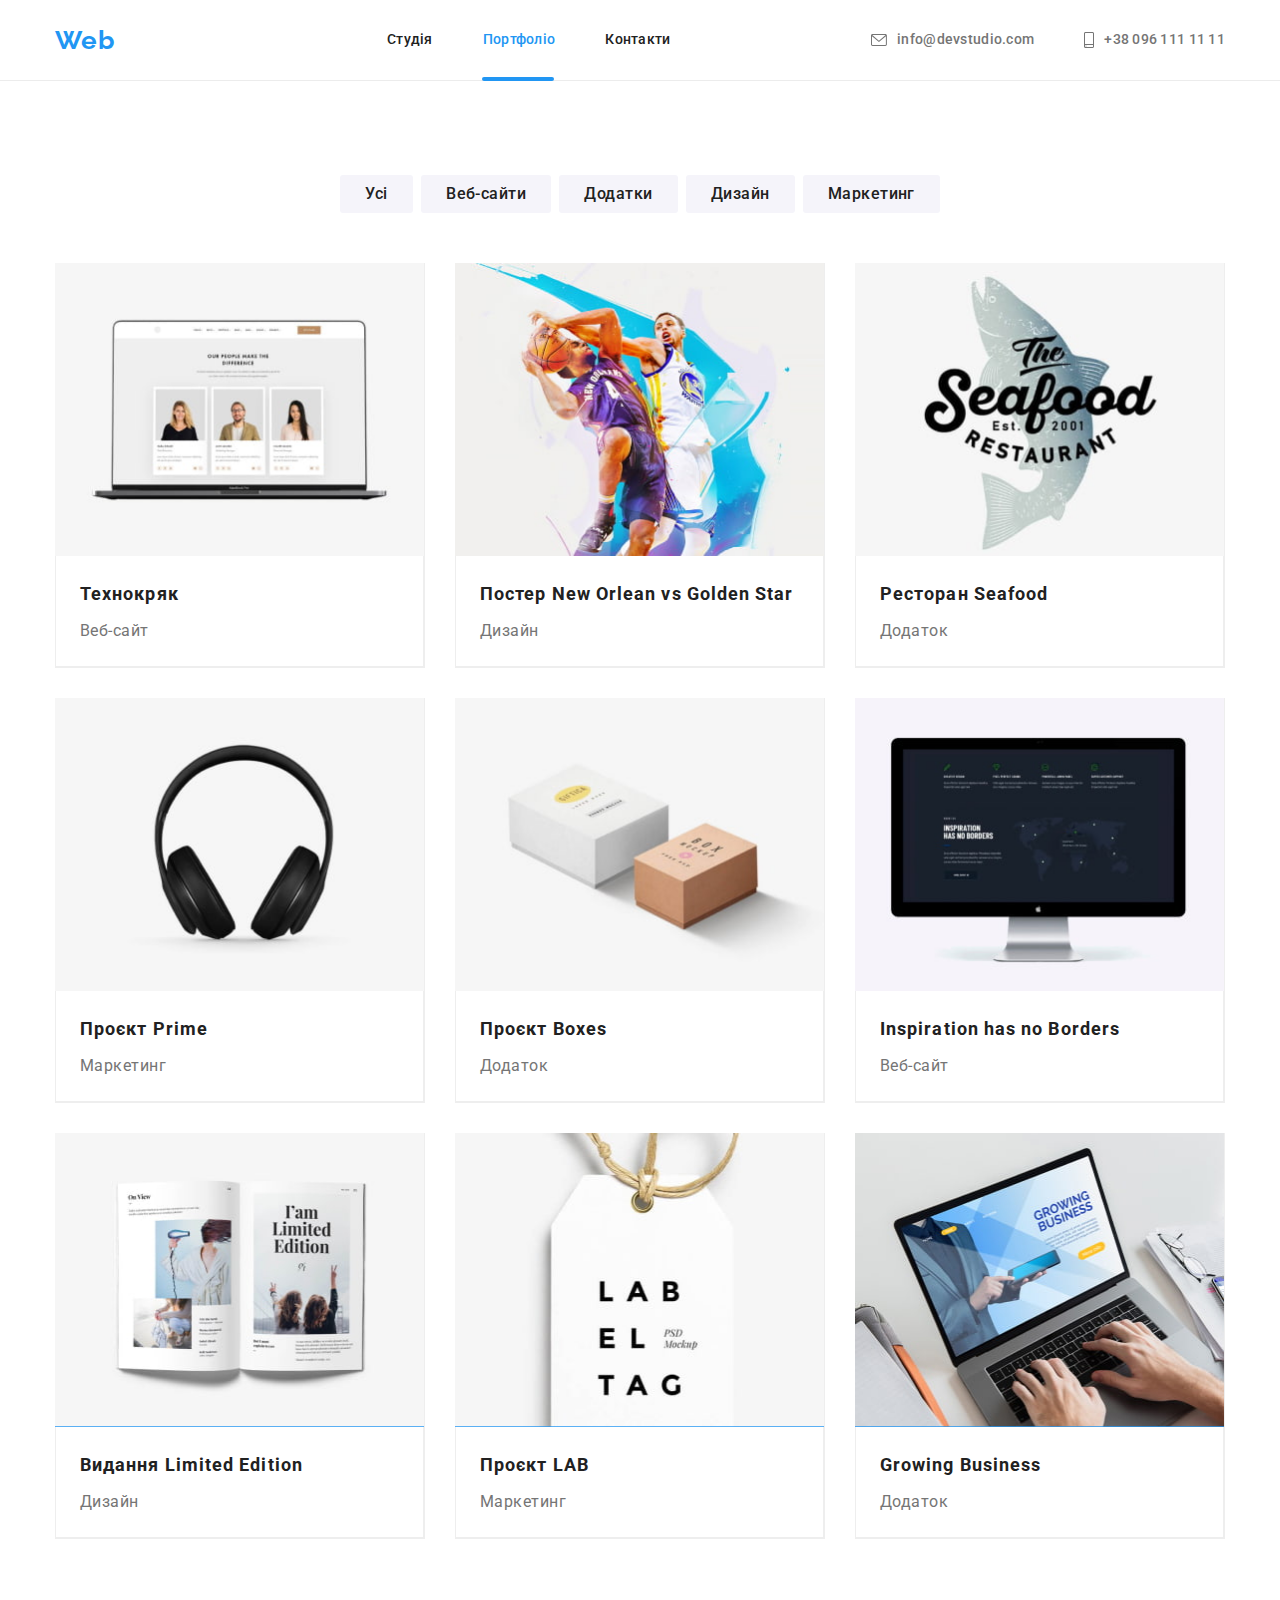
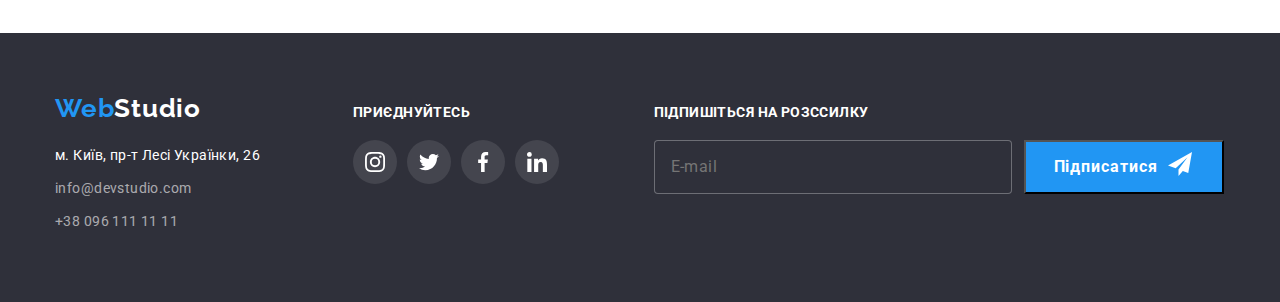
==== portfolio.html @ 5d1c2f9a "sass" ====
<!DOCTYPE html>
<html lang="uk">
<head>
    <meta charset="UTF-8">
    <meta http-equiv="X-UA-Compatible" content="IE=edge">
    <meta name="viewport" content="width=device-width, initial-scale=1.0">
    <link rel="preconnect" href="https://fonts.googleapis.com">
    <link rel="preconnect" href="https://fonts.gstatic.com" crossorigin>
    <link href="https://fonts.googleapis.com/css2?family=Raleway:wght@700&family=Roboto:wght@400;500;700;900&display=swap" rel="stylesheet">
    <link rel="stylesheet" href="https://cdnjs.cloudflare.com/ajax/libs/modern-normalize/1.1.0/modern-normalize.min.css" integrity="sha512-wpPYUAdjBVSE4KJnH1VR1HeZfpl1ub8YT/NKx4PuQ5NmX2tKuGu6U/JRp5y+Y8XG2tV+wKQpNHVUX03MfMFn9Q==" crossorigin="anonymous" referrerpolicy="no-referrer" />
    <link rel="stylesheet" href="css/style.css">
    <title>Portfolio</title>
</head>
<body>
     <!--site header-->
     <header class="page-header">
      <div class="container main-nav">
         <nav class="nav">
            <a href="./index.html" class="logo"><span class="accent">Web</span>Studio</a>
            <ul class="site-nav list">
                <li class="site-nav__item"><a href="./index.html" class="site-nav__link">Студія</a></li>
                <li class="site-nav__item"><a href="" class="site-nav__link site-nav__current">Портфоліо</a></li>
                <li class="site-nav__item"><a href="" class="site-nav__link">Контакти</a></li>
            </ul>  
        </nav> 
        <ul class="auth-nav list">
         <li class="auth-nav__item"><a href="mailto:info@devstudio.com" class="auth-nav__link"><svg class="conect-icon" width="16" height="12"><use href="./img/icons.svg#icon-email"></use></svg>info@devstudio.com</a></li>
         <li class="auth-nav__item"><a href="tel:+380961111111" class="auth-nav__link"><svg class="conect-icon" width="10" height="16"><use href="./img/icons.svg#icon-smartphone"></use></svg>+38 096 111 11 11</a></li>
        </ul>
      </div>  
     </header> 
    <!--portfolio-->
 <main>
    <section class="visually">
      <div class="container">
            <h1 class="visually-hidden">портфоліо</h1>
         <ul class="list buttons">
          <li class="buttons__item"><button type="button" class="list__button">Усі</button></li>
          <li class="buttons__item"><button type="button" class="list__button">Веб-сайти</button></li>
          <li class="buttons__item"><button type="button" class="list__button">Додатки</button></li>
          <li class="buttons__item"><button type="button" class="list__button">Дизайн</button></li>
          <li class="buttons__item"><button type="button" class="list__button">Маркетинг</button></li>
         </ul>
         <ul class="works list">
            <li class="works__item">
               <a href="#" class="works__items product">
                <div class="description">
                <img src="img/imgp1.jpeg" alt="Технокряк" width="370">
                  <p class="description__text">Ресурс пропонує комплексні пропозиції з різним рівнем функціоналу та сервісів. Все це дозволить відвідувачу отримати вичерпні відомості про компанію чи приватну особу.</p>
                </div>
                <div class="features">
                  <h2 class="works__title fotos">Технокряк</h2>
                  <p class="works__text">Веб-сайт</p>
                </div>
               </a> 
            </li>
            <li class="works__item">
               <a href="#" class="works__items product">
                <div class="description">
                <img src="img/imgp2.jpeg" alt="Постер New Orlean vs Golden Star" width="370">
                  <p class="description__text">Ресурс пропонує комплексні пропозиції з різним рівнем функціоналу та сервісів. Все це дозволить відвідувачу отримати вичерпні відомості про компанію чи приватну особу.</p>
                </div>
                  <div class="features">
                  <h2 class="works__title fotos">Постер New Orlean vs Golden Star</h2>
                  <p class="works__text">Дизайн</p>
                </div>
               </a> 
            </li>
            <li class="works__item">
               <a href="#" class="works__items product">
                <div class="description">
                <img src="img/imgp3.jpeg" alt="Ресторан Seafood" width="370">
                  <p class="description__text">Ресурс пропонує комплексні пропозиції з різним рівнем функціоналу та сервісів. Все це дозволить відвідувачу отримати вичерпні відомості про компанію чи приватну особу.</p>
                </div>
                  <div class="features">
                  <h2 class="works__title fotos">Ресторан Seafood</h2>
                <p class="works__text">Додаток</p>
                </div>
               </a>  
            </li>
            <li class="works__item">
               <a href="#" class="works__items product">
                <div class="description">
                <img src="img/imgp4.jpeg" alt="Проєкт Prime" width="370">
                  <p class="description__text">Ресурс пропонує комплексні пропозиції з різним рівнем функціоналу та сервісів. Все це дозволить відвідувачу отримати вичерпні відомості про компанію чи приватну особу.</p>
                </div>
                  <div class="features">
                  <h2 class="works__title fotos">Проєкт Prime</h2>
                <p class="works__text">Маркетинг</p>
                </div>
               </a> 
            </li>
            <li class="works__item">
               <a href="#" class="works__items product">
                <div class="description">
                <img src="img/imgp5.jpeg" alt="Проєкт Boxes" width="370">
                  <p class="description__text">Ресурс пропонує комплексні пропозиції з різним рівнем функціоналу та сервісів. Все це дозволить відвідувачу отримати вичерпні відомості про компанію чи приватну особу.</p>
                </div>
                  <div class="features">
                  <h2 class="works__title fotos">Проєкт Boxes</h2>
                <p class="works__text">Додаток</p>
                </div>
               </a> 
            </li>
            <li class="works__item">
               <a href="#" class="works__items product">
                <div class="description">
                <img src="img/imgp6.jpeg" alt="Inspiration has no Borders" width="370">
                  <p class="description__text">Ресурс пропонує комплексні пропозиції з різним рівнем функціоналу та сервісів. Все це дозволить відвідувачу отримати вичерпні відомості про компанію чи приватну особу.</p>
                </div>
                  <div class="features">
                  <h2 class="works__title fotos">Inspiration has no Borders</h2>
                <p class="works__text">Веб-сайт</p>
                </div>
               </a> 
            </li>
            <li class="works__item">
               <a href="#" class="works__items product">
                <div class="description">
                <img src="img/imgp7.jpeg" alt="Видання Limited Edition" width="370">
                  <p class="description__text">Ресурс пропонує комплексні пропозиції з різним рівнем функціоналу та сервісів. Все це дозволить відвідувачу отримати вичерпні відомості про компанію чи приватну особу.</p>
                </div>
                  <div class="features">
                  <h2 class="works__title fotos">Видання Limited Edition</h2>
                <p class="works__text">Дизайн</p>
                </div>
               </a> 
            </li>
            <li class="works__item">
               <a href="#" class="works__items product">
                <div class="description">
                <img src="img/imgp8.jpeg" alt="Проєкт LAB" width="370">
                  <p class="description__text">Ресурс пропонує комплексні пропозиції з різним рівнем функціоналу та сервісів. Все це дозволить відвідувачу отримати вичерпні відомості про компанію чи приватну особу.</p>
                </div>
                  <div class="features">
                  <h2 class="works__title fotos">Проєкт LAB</h2>
                <p class="works__text">Маркетинг</p>
                </div>
               </a> 
            </li>
            <li class="works__item">
               <a href="#" class="works__items product">
                <div class="description">
                <img src="img/imgp9.jpeg" alt="Growing Business" width="370">
                  <p class="description__text">Ресурс пропонує комплексні пропозиції з різним рівнем функціоналу та сервісів. Все це дозволить відвідувачу отримати вичерпні відомості про компанію чи приватну особу.</p>
                </div>
                  <div class="features">
                  <h2 class="works__title fotos">Growing Business</h2>
                <p class="works__text">Додаток</p>
                </div>
               </a> 
            </li>
        </ul>
      </div>
    </section>
 </main>
 <!--site footer-->
 <footer class="footer">
   <div class="container footer-container">
       <div class="contacts">
           <a href="./index.html" class="logo logofooter"><span class="logo__accent">Web</span>Studio</a>
   <address class="box">
      <ul class="address">
          <li class="address__item"><a href="https://goo.gl/maps/CPtrU1FHBa2aNyZL9" target="_blank" rel="noopener noreferrer nofollow" class="address__title address__link">м. Київ, пр-т Лесі
              Українки, 26</a></li>
          <li class="address__item"><a href="mailto:info@devstudio.com" class="address__link">info@devstudio.com</a></li>
          <li class="address__item"><a href="tel:+380961111111" class="address__link">+38 096 111 11 11</a></li>
      </ul>
   </address>   
       </div>
       <div class="socials">
           <p class="title">приєднуйтесь</p>
           <ul class="footer-icon">
               <li class="footer-icon__item"> <a href="" class="footer-icon__link"><svg class="footer-icon__icons" width="20" height="20">
                   <use href="./img/icons.svg#icon-instagram"></use>
               </svg></a></li>
               <li class="footer-icon__item"><a href="" class="footer-icon__link"><svg class="footer-icon__icons" width="20" height="20">
                   <use href="./img/icons.svg#icon-twitter"></use>
               </svg></a></li>
               <li class="footer-icon__item"><a href="" class="footer-icon__link"><svg class="footer-icon__icons" width="20" height="20">
                   <use href="./img/icons.svg#icon-facebook"></use>
               </svg></a></li>
               <li class="footer-icon__item"><a href="" class="footer-icon__link"><svg class="footer-icon__icons" width="20" height="20">
                   <use href="./img/icons.svg#icon-linkedin"></use>
               </svg></a></li>
           </ul>
       </div>
       <div class="socials">
        <label class="form-field title mailing" for="email">
            підпишіться на розссилку
        </label>
        <form class="subscription">
            <input class="subscription__email" type="email" name="email" id="email" placeholder="E-mail" />
            <button type="submit" class="subscription__button">Підписатися<svg class="subscription__icon" width="24" height="24"><use href="./img/icons.svg#icon-icon-send"></use></svg></button>
        </form>
    </div>  
</div>
</footer>
</body>
</html>
---- css/style.css ----
:root {
    --primary-text-color: #212121;
    --title-text-collor: #757575;
    --title-hero-color: #2F303A;
    --primary-white-color: #FFFFFF;
    --akcent-color: #2196F3;
    --logo-color: #000000;
    --section-color: #F5F4FA;
    --adress-link-color: rgba(255, 255, 255, 0.6);
    --active-button-color: #188CE8;
    --border-header-color: #ECECEC;
    --box-shadow-color: rgba(0, 0, 0, 0.15);
    --border-works-color: #EEEEEE;
    --color-icon: #AFB1B8;
}

html {
    box-sizing: border-box;  
}

*,
*::before,
*::after {
  box-sizing: inherit;
}

* {
    margin: 0;
    padding: 0;
    list-style: none;
    box-sizing: border-box;
}

body {
    background-color: var(--primary-white-color);
    font-family: 'Roboto', sans-serif;
    color: var(--primary-text-color);
    margin: 0;
}

img {
    display: block;
    max-width: 100%;
    height: auto;
  }

.list {
    list-style: none;
    padding: 0;
    margin: 0;
}

header {
    border-bottom: 1px solid var(--border-header-color);
}

h1, h2, h3, h4, h5, h6 {
    margin: 0;
}

.container {
    width: 1200px;
    padding-left: 15px;
    margin: 0 auto;
    padding-right: 15px;
}

.box {
    margin: 0 auto;
}

/* Main nav */

.main-nav {
    display: flex;
    align-items: center;
}

.picture {
    max-width: 1600px;
    height: 600px;
    margin-left: auto;
    margin-right: auto;
    background-image: linear-gradient(rgba(47, 48, 58, 0.4), rgba(47, 48, 58, 0.4)), url('../img/Imgi1.jpeg');
    background-position: center; 
}

/* Logo */

.logo {
    margin-right: 93px; 
    color: var(--logo-color);
    font-family: 'Raleway', sans-serif; 
    font-weight: 700;
    font-size: 26px;
    line-height: 1.19;
    letter-spacing: 0.03em;
    text-decoration: none;
}

.accent {
    color: var(--akcent-color);
}

/* site nav */

.nav {
    display: flex;
    align-items: center;
}

.site-nav {
    display: flex;
    margin-left: 93px;
}

.site-nav__link {
    position: relative;
    display: block;
    padding-top: 32px;
    padding-bottom: 32px;
    color: var(--primary-text-color);
    font-weight: 500;
    font-size: 14px;
    line-height: 1.14;
    letter-spacing: 0.02em;
    text-decoration: none;
    transition: color 250ms cubic-bezier(0.4, 0, 0.2, 1);
}

.site-nav__link:hover,
.site-nav__link:focus {
    color: var(--akcent-color);
}

.site-nav__current {
    color: var(--akcent-color);
}

.site-nav__item + .site-nav__item {
    margin-left: 50px;
}

.site-nav__current::after {
    content: '';
    position: absolute;
    left: 0;
    bottom: 0;
    display: block;
    width: 100%;
    height: 4px;
    background: var(--akcent-color);
    border-radius: 2px;
    margin: -1px;
    /* opacity: 0; */
    transition: opacity 250ms cubic-bezier(0.4, 0, 0.2, 1);
}


.auth-nav {
    display: flex;
    margin-left: auto;
}

.auth-nav__item + .auth-nav__item {
    margin-left: 50px;
}

.auth-nav__link {
    display: flex;
    color: var(--title-text-collor);
    align-items: center;
    font-weight: 500;
    font-size: 14px;
    line-height: 1.14;
    letter-spacing: 0.02em;
    text-decoration: none;
    padding-top: 32px;
    padding-bottom: 32px;
    transition: color 250ms cubic-bezier(0.4, 0, 0.2, 1);
}

.auth-nav__link:hover,
.auth-nav__link:focus {
    color: var(--akcent-color);
}  

.conect-icon {
    margin-right: 10px;
    fill: currentColor;
    transition: background-color 250ms cubic-bezier(0.4, 0, 0.2, 1);
}

.conect-icon:hover, 
.conect-icon:focus {
    color: var(--akcent-color);
} 

/* Hero */

.hero {
    background-color: var(--title-hero-color);
    text-align: center;
    padding: 200px 0;
    list-style: none;
    outline: 2px solid var(--title-hero-color);
}

.hero-title {
    margin-top: 0;
    margin-bottom: 30px;
    max-width: 696px;
    margin-left: auto;
    margin-right: auto;
    color: var(--primary-white-color);
    font-weight: 900;
    font-size: 44px;
    line-height: 1.36;
    text-align: center;
    letter-spacing: 0.06em;
    text-transform: uppercase;
}

/* Section */ 

.section {
    padding-top: 0;
    padding-bottom: 94px;
}
.inner {
    background-color: var(--section-color);
    margin: 0 auto;
    padding-bottom: 94px;
    padding-top: 94px;
}

.section-title {
    padding-top: 0;
    margin-bottom: 50px;
    text-align: center;
    flex-wrap: wrap;
    color: var(--primary-text-color);
    font-weight: 700;
    font-size: 36px;
    line-height: 1.17;
    letter-spacing: 0.03em;
}

/*------- Aside------- */

.aside {
    display: flex;
    align-items: center;
    justify-content: center;
    margin-top: 16px;
    gap: 10px;
}

.aside__item {
    display: flex;
    width: 44px;
    height: 44px;
} 

.aside__link {
    display: flex;
    width: 100%;
    height: 100%;
    color: var(--color-icon);
    border-radius: 50%;
    background-size: contain;
    align-items: center;
    justify-content: center;
    transition: background-color 250ms cubic-bezier(0.4, 0, 0.2, 1);
}

.aside__link:hover,
.aside__link:focus {
    color: var(--primary-white-color);
    background-color: var(--akcent-color);
}  

.aside__icon {
    transition: background-color 250ms cubic-bezier(0.4, 0, 0.2, 1), fill 250ms;
    fill: currentColor;
}

.aside__icon:hover,
.aside__icon:focus {
    color: var(--primary-white-color);
} 


.caption {
    padding-top: 94px;
}

/*--------direction of work------- */

.image {
    display: flex;
    gap: 30px;
}

.image__link {
    position: relative;
}

.image__text {
    display: flex;
    justify-content: center;
    align-items: center;
    position: absolute;
    width: 100%;
    height: 70px;
    font-family: 'Roboto', sans-serif;
    font-weight: 700;
    font-size: 14px;
    bottom: 0;
    right: 0;
    line-height: 16px;
    letter-spacing: 0.03em;
    text-transform: uppercase;
    background-color: rgba(47, 48, 58, 0.8);
    color: var(--primary-white-color);
}

/* ------Visually------ */

.visually {
    padding-top: 94px;
    padding-bottom: 94px;
}

.visually-hidden {
    position: absolute;
     white-space: nowrap;
     width: 1px;
     height: 1px;
     overflow: hidden;
     border: 0;
     padding: 0;
     clip: rect(0 0 0 0);
     clip-path: inset(50%);
     margin: -1px;
   }   

/* -------Features-------- */

.feature-list {
    display: flex;
    gap: 30px;
}

.feature-list__item {
    flex-basis: calc((100% - 90px) / 4);
}

.feature-list__title {
    margin-bottom: 10px;
    color: var(--primary-text-color);
    font-weight: 700;
    font-size: 14px;
    line-height: 1.17;
    text-transform: uppercase;
}

.feature-list__text {
    color: var(--title-text-collor);
    font-size: 14px;
    line-height: 1.71;
    letter-spacing: 0.03em;
}

.feature-list__thumb {
    width: 270px;
    height: 120px;
    background-color: var(--section-color);
    margin-bottom: 30px;
}

.feature-list__icon {
   margin: 25px 100px;
}

/* Work */
.work-list__title {
    color: var(--primary-text-color);
    font-weight: 500;
    font-size: 16px;
    line-height: 1.17;
    text-align: center;
    letter-spacing: 0.03em;
}

.work-list__text {
    color: var(--title-text-collor);
    font-size: 16px;
    line-height: 1.17;
    text-align: center;
    letter-spacing: 0.03em;
}

.work-list__item {
    background-color: var(--primary-white-color);
    flex-basis: calc((100% - 90px) / 4);
}

.team {
    gap: 30px;
    display: flex;
} 

.benefits {
    padding-top: 30px;
    padding-bottom: 30px;
    border-left: 1px solid var(--border-works-color);
    border-right: 1px solid var(--border-works-color);
    border-bottom: 1px solid var(--border-works-color); 
    border-radius: 0px 0px 4px 4px;
}

.benefits__title {
    margin-bottom: 10px;
}

/* Button */

.button {
    border: none;
    border-radius: 4px;
    color: var(--primary-white-color);
    background-color: var(--akcent-color);
    font-family: inherit;
    cursor: pointer;
    font-weight: 700;
    font-size: 16px;
    line-height: 1.88;
    display: flex;
    align-items: center;
    text-align: center;
    letter-spacing: 0.06em;
    display: inline-block;
    padding: 10px 32px;  
    min-width: 216px;
    vertical-align: bottom;
    transition: background-color 250ms cubic-bezier(0.4, 0, 0.2, 1);
}

.button:hover,
.button:focus {
    color: var(--primary-white-color);
    background-color: var(--active-button-color);
    box-shadow: 0px 4px 4px var(--box-shadow-color);
}

.list__button {
    color: var(--primary-text-color);
    background-color: var(--section-color);
    font-family: inherit;
    cursor: pointer;
    font-weight: 500;
    font-size: 16px;
    line-height: 1.62;
    text-align: center;
    letter-spacing: 0.03em;
    display: inline-block;
    border-style: none;
    padding: 6px 25px;
    min-width: 73px;
    border-radius: 3px;
    vertical-align: bottom;
    transition: background-color 250ms cubic-bezier(0.4, 0, 0.2, 1), color 250ms cubic-bezier(0.4, 0, 0.2, 1);
}

.list__button:hover,
.list__button:focus {
    display: inline-block;
    color: var(--primary-white-color);
    background-color: var(--akcent-color);
    border-radius: 4px;
    }
   
.buttons {
    display: flex;
    margin-bottom: 50px;
    justify-content: center;
    border: none;
}    

.buttons__item + .buttons__item {
    margin-left: 8px;
}    

.backdrop {
    position: fixed;
    top: 0;
    left: 0;
    width: 100%;
    height: 100%;
    background-color: rgba(0, 0, 0, 0.2);
    transition: opacity 250ms cubic-bezier(0.4, 0, 0.2, 1), visibility 250ms cubic-bezier(0.4, 0, 0.2, 1);
    z-index: 2;
}  

.backdrop.is-hidden {
    opacity: 0;
    pointer-events: none;
}

/* ---------------Modal------------------- */

.modal {
    position: absolute;
    padding: 40px;
    top: 50%;
    left: 50%;
    transform: translate(-50%, -50%);
    min-height: 581px;
    min-width: 528px;
    background:var(--primary-white-color);
    box-shadow: 0px 1px 3px rgba(0, 0, 0, 0.12), 0px 1px 1px rgba(0, 0, 0, 0.14), 0px 2px 1px rgba(0, 0, 0, 0.2);
    border-radius: 4px;
    transition: transform 250ms cubic-bezier(0.4, 0, 0.2, 1), opacity 250ms cubic-bezier(0.4, 0, 0.2, 1); 
}

.modal__icon {
    position: absolute;
    cursor: pointer;
    justify-content: center;
    display: flex;
    align-items: center;
    top: 8px;
    right: 8px;
    border-radius: 50%;
    box-sizing: border-box;
    width: 30px;
    height: 30px;
    background-color: var(--primary-white-color);
    border: 1px solid rgba(0, 0, 0, 0.1);
    fill: currentColor;
    transition: background-color 250ms cubic-bezier(0.4, 0, 0.2, 1), fill 250ms;
}

.modal__icon:hover,
.modal__icon:focus {
    color: var(--akcent-color);
    border-radius: 50%;
    background-color: var(--primary-white-color);
    border: 1px solid rgba(0, 0, 0, 0.1);
    fill: var(--akcent-color);
}

.modal__text {
    font-family: 'Roboto', sans-serif;
    font-weight: 700;
    font-size: 20px;
    line-height: 23px;
    letter-spacing: 0.03em;
    color: var(--primary-text-color);
    margin-left: auto;
    margin-bottom: 12px;
}

.form {
    width: 448px;
    margin-left: auto;
    margin-right: auto;
}

.form-field {
    position: relative;
    margin-bottom: 10px;
    display: flex;
    flex-direction: column;
}

.form-input {
    width: 100%;
    margin: 0;
    padding: 11px;
    padding-left: 42px;
    border: 1px solid rgba(33, 33, 33, 0.2);
    border-radius: 4px;
    text-align: left;
    cursor: pointer;
    font: inherit;
    color: var(--primary-text-color);
    outline: transparent;
    transition: background-color 250ms cubic-bezier(0.4, 0, 0.2, 1);
}

.form-comment {
    margin: 0;
    padding: 12px 16px; 
}

.form-comment::placeholder {
    font-family: 'Roboto', sans-serif;
    font-style: normal;
    font-weight: 400;
    font-size: 12px;
    line-height: 14px;
    letter-spacing: 0.01em;
    color: rgba(117, 117, 117, 0.5);
}

.form-lable {
    text-align: left;
    font-family: 'Roboto', sans-serif;  
    font-weight: 400;
    font-size: 12px;
    line-height: 14px;
    /* identical to box height */
   letter-spacing: 0.01em;
    color: var(--title-text-collor);
    margin-bottom: 4px;
}

.policy-link {
    color: var(--akcent-color);
    margin-left: 4px;
    font-family: 'Roboto', sans-serif;  
    font-style: normal;
    font-weight: 400;
    font-size: 14px;
    line-height: 24px;
    /* identical to box height, or 171% */
    letter-spacing: 0.03em;
}

.forms-icon {
    position: absolute;
    top: 68%;
    left: 12px;
    transform: translateY(-50%); 
    display: inline-block; 
    fill: currentColor;
    background-size: contain;
    cursor: pointer;
    transition: background-color 250ms cubic-bezier(0.4, 0, 0.2, 1);
}

.form-field:focus-within>.forms-icon {
    fill: var(--akcent-color);
}

.form-input:focus,
.comment:focus,
.checkbox:focus {
    border-color: var(--akcent-color);
}

.checkbox {
   visibility: hidden;
   width: 1px;
   height: 1px;
   margin: -1px;
}

.checkbox-text {
    display: flex;
    justify-content: center;
    align-items: center;
    font-family: 'Roboto', sans-serif;  
    font-style: normal;
    font-weight: 400;
    font-size: 14px;
    line-height: 24px;
    /* identical to box height, or 171% */
    letter-spacing: 0.03em;
    color: var(--title-text-collor);
}

.check {
    padding-left: 10px;
}

.form-comment {
    margin: 0;
    padding: 12px 16px; 
    resize: none;
    height: 120px;
    border: 1px solid rgba(33, 33, 33, 0.2);
    border-radius: 4px;
    outline: transparent;
}

.icon-checkbox {
    width: 16px;
    height: 15px;
    margin-right: 8px;
    overflow: hidden;
    border-radius: 0.05em;
    background-repeat: no-repeat;
    background-position: 50% 50%;
    box-shadow: 0 0 0 0.1em var(--primary-text-color);
}

.checkbox:checked + .icon-checkbox {
    box-shadow: 0 0 0 0.1em var(--akcent-color);
    background-image: url('../img/icon-check.svg');
    background-position: 100%;
}

.checkbox:focus + .icon-checkbox {
    box-shadow: 0 0 0 0.1em var(--akcent-color);
    background-position: 100%;
}

.checkbox-label {
    display: flex;
    cursor: pointer;
    justify-content: center;
    align-items: center;
    align-content: center;
    margin-bottom: 26px;
    margin-top: 20px;
}

.modal__button {
    display: flex;
    font-family: 'Roboto', sans-serif;
    align-items: center;
    text-align: center;
    line-height: 30px;
    letter-spacing: 0.06em;
    font-size: 16px;
    font-weight: 700;
    cursor: pointer;
    padding: 10px 52px;
    margin-left: auto;
    margin-right: auto;
    border: none;
    color: var(--primary-white-color);
    background-color: var(--akcent-color);
    box-shadow: 0px 4px 4px rgba(0, 0, 0, 0.15);
    border-radius: 4px;
    transition: background-color 250ms cubic-bezier(0.4, 0, 0.2, 1);
}  
  
.modal__button:hover,
.modal__button:focus {
    background-color: var(--active-button-color);
  }

.site-nav__current {
    justify-content: center;
    display: flex;
    align-items: center;
} 

/* Works */
.works {
    display: flex;
    flex-wrap: wrap;
    gap: 30px;
}

.works__title {
    color: var(--primary-text-color);
    font-weight: 700;
    font-size: 18px;
    line-height: 2;
    letter-spacing: 0.06em;
    text-decoration: none;
}

.works__text {
    color: var(--title-text-collor);

    font-size: 16px;
    line-height: 1.88;
    letter-spacing: 0.03em;
    text-decoration: none;
}

.works__item {
    width: calc((100% - 60px) / 3);
    display: inline-block;
    border-right: 1px solid var(--border-works-color);
    border-bottom: 1px solid var(--border-works-color);  
    padding-right: auto;
    padding-left: auto;
}

.works__items:hover,
.works__items:focus {
    box-shadow: 0px 1px 1px rgba(0, 0, 0, 0.12), 0px 4px 4px rgba(0, 0, 0, 0.06), 1px 4px 6px rgba(0, 0, 0, 0.16);
}

.features {
    padding: 20px 24px;
    border-left: 1px solid var(--border-works-color);
    border-right: 1px solid var(--border-works-color);
    border-bottom: 1px solid var(--border-works-color); 
}

.fotos {
    margin-bottom: 4px;
}

.works__item:nth-last-child(-n + 3) {
    margin-bottom: 0;
} 

.works__items {
    display: block;
    text-decoration: none; 
    transition: background-color 250ms cubic-bezier(0.4, 0, 0.2, 1);
}

.description {
    overflow: hidden;
    position: relative;
    transition: transform 250ms cubic-bezier(0.4, 0, 0.2, 1);
}

.description::before {
    display: inline-block;
    position: absolute;
    content: '';
    top: 0;
    left: 0;
    width: 100%;
    height: 100%;
    background: rgba(33, 150, 243, 0.9);
    /* opacity: 0; */
    transform: translateY(100%);
    transition: transform 250ms cubic-bezier(0.4, 0, 0.2, 1);
}

.description:hover::before {
    opacity: 1;
}

.description__text {
    position: absolute;
    padding: 63px 24px;
    bottom: 0;
    right: 0;
    font-family: 'Roboto', sans-serif;
    font-weight: 400;
    font-size: 18px;
    line-height: 28px;
    /* or 156% */
    letter-spacing: 0.03em;
    text-transform: none;
    color: var(--primary-white-color);
    /* opacity: 0;  */
    transform: translateY(100%);
    transition: transform 250ms cubic-bezier(0.4, 0, 0.2, 1);
}

.description__text:hover {
    opacity: 1;
}

.product {
    transition: transform 250ms cubic-bezier(0.4, 0, 0.2, 1);
}

.product:hover .description::before {
    transform: translateY(0);
    transition: transform 250ms cubic-bezier(0.4, 0, 0.2, 1);
}

.product:hover .description__text {
    transform: translateY(0);
    transition: transform 250ms cubic-bezier(0.4, 0, 0.2, 1);
}

/* ------------------Customers---------------------- */

.customer {
    padding-top: 94px;
}

.customers {
    display: flex;
    align-items: center;
    justify-content: center;
    gap: 30px;
}

.customers__item {
    display: flex;
    width: 170px;
    height: 92px;
    border: 1px solid #AFB1B8;
    border-radius: 4px;
    transition: background-color 250ms cubic-bezier(0.4, 0, 0.2, 1);
}

.customers__link { 
    display: flex;
    width: 100%;
    height: 100%;
    color: var(--color-icon);
    background-size: contain;
    align-items: center;
    justify-content: center;
    transition: background-color 250ms cubic-bezier(0.4, 0, 0.2, 1);
}

.customers__item:hover,
.customers__item:focus {
    width: 170px;
    height: 92px;
    border: 1px solid var(--akcent-color);
}   

.customers__link:hover,
.customers__link:focus {
    color: var(--akcent-color);
}

.customers__icon {
    fill: currentColor;
    transition: background-color 250ms cubic-bezier(0.4, 0, 0.2, 1), fill 250ms;
}

/* --------------------------Footer----------------------- */

.footer-container {
    display: flex;
    align-items: baseline;
}

.contacts {
    align-items: baseline;
}

.logofooter {
    display: inline-block;
    margin-right: 0;
    margin-bottom: 20px;
}

.footer {
    padding-top: 60px;
    padding-bottom: 60px;
    margin-right: auto;
    align-items: baseline;
    display: flex;
    background: var(--title-hero-color);
}

.logo {
    color: var(--primary-white-color);
}

.logo__accent {
    color: var(--akcent-color);
}

.address {
    list-style: none;
}

.address__link {
    color: var(--adress-link-color); 
    font-weight: 400;
    font-size: 14px;
    line-height: 1.71;
    letter-spacing: 0.03em;
    text-decoration: none;
    transition: color 250ms cubic-bezier(0.4, 0, 0.2, 1);
}

.address__link:hover,
.address__link:focus {
    color: var(--akcent-color);
}  

.address__title {
    color: var(--primary-white-color);
    font-size: 14px;
    line-height: 1.71;
    letter-spacing: 0.03em;
    text-decoration: none;
}

.address__item {
    margin-bottom: 9px;
}

.socials {
    align-items: baseline;
    margin-top: 0;
    margin-right: auto;
    margin-left: 93px;
}

.footer-icon {
    display: flex;
    padding: 0;
    margin: 0;
    list-style: none;
    align-items: center;
    justify-content: center;
    gap: 10px;
}

.footer-icon__item {
    display: flex;
    width: 44px;
    height: 44px;
    
}

.footer-icon__link {
    display: flex;
    padding: 0;
    border: none;
    width: 100%;
    height: 100%;
    color: var(--primary-white-color);
    border-radius: 50%;
    background: rgba(255, 255, 255, 0.1);
    gap: 10px;
    background-size: contain;
    align-items: center; 
    justify-content: center; 
    transition: background-color 250ms cubic-bezier(0.4, 0, 0.2, 1);
}

.footer-icon__icons {
    fill: currentColor;
    transition: background-color 250ms cubic-bezier(0.4, 0, 0.2, 1);
}

.footer-icon__link:hover,
.footer-icon__link:focus  {
    background-color: var(--akcent-color);
}

.footer-icon__icons:hover,
.footer-icon__icons:focus {
    color: var(--primary-white-color);
}

.socials .title {
    display: flex;
    color: var(--primary-white-color);
    font-weight: 700;
    font-size: 14px;
    line-height: 16px;
    letter-spacing: 0.03em;
    text-transform: uppercase;
    margin-bottom: 20px;
}

.box  {
    font-style: normal;
}

.subscription {
    display: flex;
}

.subscription__email {
    width: 358px;
    padding: 15px 16px;
    font-family: 'Roboto', sans-serif;
    font-weight: 400;
    font-size: 16px;
    line-height: 20px;
    /* identical to box height, or 125% */
    display: flex;
    align-items: center;
    letter-spacing: 0.03em;
    background-color: var(--title-hero-color);
    color: rgba(255, 255, 255, 0.6);
    border: 1px solid rgba(255, 255, 255, 0.3);
    border-radius: 4px;
}

.subscription__button {
    display: flex;
    width: 200px;
    cursor: pointer;
    color: var(--primary-white-color);
    font-family: 'Roboto', sans-serif;
    font-weight: 700;
    font-size: 16px;
    line-height: 30px;
    /* identical to box height, or 188% */
    padding: 10px 10px 10px 28px;
    letter-spacing: 0.06em;
    background-color: var(--akcent-color);
    margin-left: 12px;
    transition: background-color 250ms cubic-bezier(0.4, 0, 0.2, 1);
}

.subscription__button:hover,
.subscription__button:focus {
    background-color: var(--active-button-color);
}

.subscription__icon {
    color: var(--primary-white-color);
    margin-left: 10px;
}
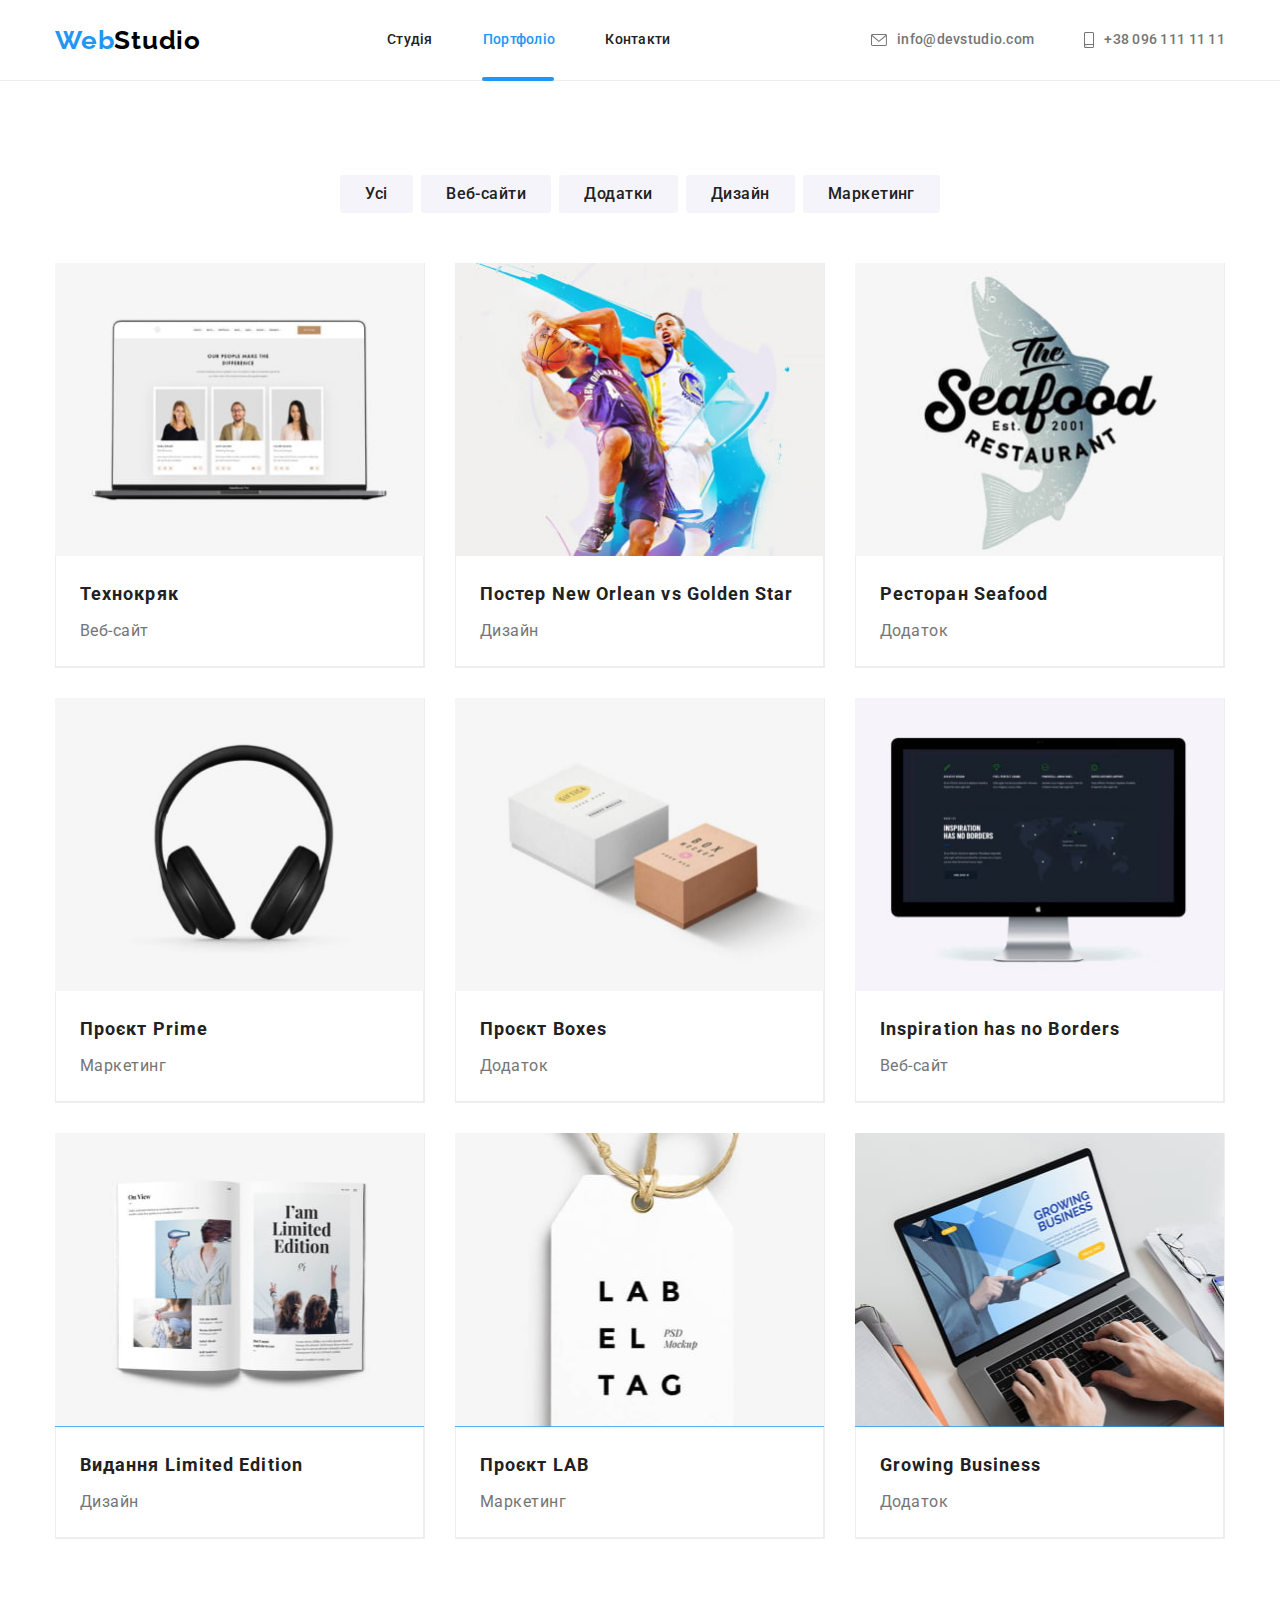
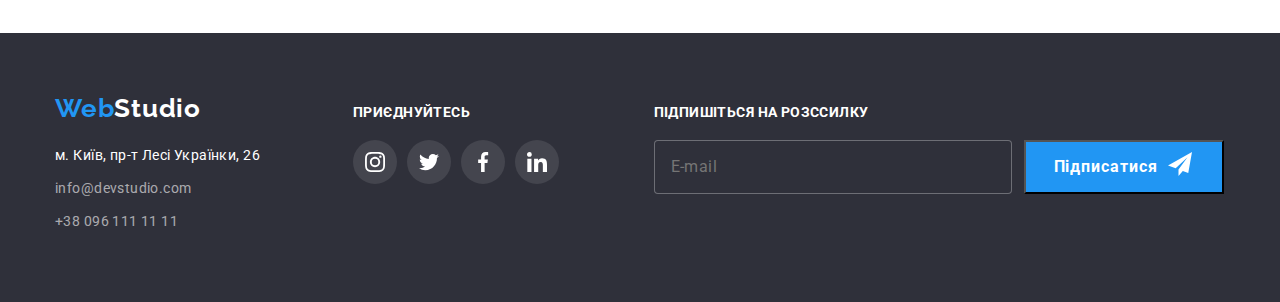
==== commit 12592d1c: "scss" ====
--- a/portfolio.html
+++ b/portfolio.html
@@ -8,7 +8,8 @@
     <link rel="preconnect" href="https://fonts.gstatic.com" crossorigin>
     <link href="https://fonts.googleapis.com/css2?family=Raleway:wght@700&family=Roboto:wght@400;500;700;900&display=swap" rel="stylesheet">
     <link rel="stylesheet" href="https://cdnjs.cloudflare.com/ajax/libs/modern-normalize/1.1.0/modern-normalize.min.css" integrity="sha512-wpPYUAdjBVSE4KJnH1VR1HeZfpl1ub8YT/NKx4PuQ5NmX2tKuGu6U/JRp5y+Y8XG2tV+wKQpNHVUX03MfMFn9Q==" crossorigin="anonymous" referrerpolicy="no-referrer" />
-    <link rel="stylesheet" href="css/style.css">
+    <link rel="stylesheet" href="./css/style.css">
+    <link rel="stylesheet" href="./css/main.min.css">
     <title>Portfolio</title>
 </head>
 <body>
@@ -19,7 +20,7 @@
             <a href="./index.html" class="logo"><span class="accent">Web</span>Studio</a>
             <ul class="site-nav list">
                 <li class="site-nav__item"><a href="./index.html" class="site-nav__link">Студія</a></li>
-                <li class="site-nav__item"><a href="" class="site-nav__link site-nav__current">Портфоліо</a></li>
+                <li class="site-nav__item"><a href="" class="site-nav__link site-nav__link--current">Портфоліо</a></li>
                 <li class="site-nav__item"><a href="" class="site-nav__link">Контакти</a></li>
             </ul>  
         </nav> 
--- a/css/main.min.css
+++ b/css/main.min.css
@@ -0,0 +1 @@
+:root{--primary-text-color: #212121;--title-text-collor: #757575;--title-hero-color: #2F303A;--primary-white-color: #FFFFFF;--akcent-color: #2196F3;--logo-color: #000000;--section-color: #F5F4FA;--adress-link-color: rgba(255, 255, 255, 0.6);--active-button-color: #188CE8;--border-header-color: #ECECEC;--box-shadow-color: rgba(0, 0, 0, 0.15);--border-works-color: #EEEEEE;--color-icon: #AFB1B8}html{box-sizing:border-box}*,*::before,*::after{box-sizing:inherit}*{margin:0;padding:0;list-style:none;box-sizing:border-box}img{display:block;max-width:100%;height:auto}body{background-color:var(--primary-white-color);font-family:"Roboto",sans-serif;color:var(--primary-text-color);margin:0}.list{list-style:none;padding:0;margin:0}header{border-bottom:1px solid var(--border-header-color)}h1,h2,h3,h4,h5,h6{margin:0}.box{margin:0 auto}.container{width:1200px;padding-left:15px;margin:0 auto;padding-right:15px}.button{border:none;border-radius:4px;color:var(--primary-white-color);background-color:var(--akcent-color);font-family:inherit;cursor:pointer;font-weight:700;font-size:16px;line-height:1.88;display:flex;align-items:center;text-align:center;letter-spacing:.06em;display:inline-block;padding:10px 32px;min-width:216px;vertical-align:bottom;transition:background-color 250ms cubic-bezier(0.4, 0, 0.2, 1)}.button:hover,.button:focus{color:var(--primary-white-color);background-color:var(--active-button-color);box-shadow:0px 4px 4px var(--box-shadow-color)}.list__button{color:var(--primary-text-color);background-color:var(--section-color);font-family:inherit;cursor:pointer;font-weight:500;font-size:16px;line-height:1.62;text-align:center;letter-spacing:.03em;display:inline-block;border-style:none;padding:6px 25px;min-width:73px;border-radius:3px;vertical-align:bottom;transition:background-color 250ms cubic-bezier(0.4, 0, 0.2, 1),color 250ms cubic-bezier(0.4, 0, 0.2, 1)}.list__button:hover,.list__button:focus{display:inline-block;color:var(--primary-white-color);background-color:var(--akcent-color);border-radius:4px}.buttons{display:flex;margin-bottom:50px;justify-content:center;border:none}.buttons__item+.buttons__item{margin-left:8px}.section{padding-top:0;padding-bottom:94px}.inner{background-color:var(--section-color);margin:0 auto;padding-bottom:94px;padding-top:94px}.section-title{padding-top:0;margin-bottom:50px;text-align:center;flex-wrap:wrap;color:var(--primary-text-color);font-weight:700;font-size:36px;line-height:1.17;letter-spacing:.03em}.main-nav{display:flex;align-items:center}.picture{max-width:1600px;height:600px;margin-left:auto;margin-right:auto;background-image:linear-gradient(rgba(47, 48, 58, 0.4), rgba(47, 48, 58, 0.4)),url("../img/Imgi1.jpeg");background-position:center}.logo{margin-right:93px;color:var(--logo-color);font-family:"Raleway",sans-serif;font-weight:700;font-size:26px;line-height:1.19;letter-spacing:.03em;text-decoration:none}.accent{color:var(--akcent-color)}.nav{display:flex;align-items:center}.site-nav{display:flex;margin-left:93px}.site-nav__link{position:relative;display:block;padding-top:32px;padding-bottom:32px;color:var(--primary-text-color);font-weight:500;font-size:14px;line-height:1.14;letter-spacing:.02em;text-decoration:none;transition:color 250ms cubic-bezier(0.4, 0, 0.2, 1)}.site-nav__link:hover,.site-nav__link:focus{color:var(--akcent-color)}.site-nav__link--current{color:var(--akcent-color)}.site-nav__item+.site-nav__item{margin-left:50px}.site-nav__link--current::after{content:"";position:absolute;left:0;bottom:0;display:block;width:100%;height:4px;background:var(--akcent-color);border-radius:2px;margin:-1px;transition:opacity 250ms cubic-bezier(0.4, 0, 0.2, 1)}.site-nav__link--current{justify-content:center;display:flex;align-items:center}.auth-nav{display:flex;margin-left:auto}.auth-nav__item+.auth-nav__item{margin-left:50px}.auth-nav__link{display:flex;color:var(--title-text-collor);align-items:center;font-weight:500;font-size:14px;line-height:1.14;letter-spacing:.02em;text-decoration:none;padding-top:32px;padding-bottom:32px;transition:color 250ms cubic-bezier(0.4, 0, 0.2, 1)}.auth-nav__link:hover,.auth-nav__link:focus{color:var(--akcent-color)}.conect-icon{margin-right:10px;fill:currentColor;transition:background-color 250ms cubic-bezier(0.4, 0, 0.2, 1)}.conect-icon:hover,.conect-icon:focus{color:var(--akcent-color)}.hero{background-color:var(--title-hero-color);text-align:center;padding:200px 0;list-style:none;outline:2px solid var(--title-hero-color)}.hero-title{margin-top:0;margin-bottom:30px;max-width:696px;margin-left:auto;margin-right:auto;color:var(--primary-white-color);font-weight:900;font-size:44px;line-height:1.36;text-align:center;letter-spacing:.06em;text-transform:uppercase}.backdrop{position:fixed;top:0;left:0;width:100%;height:100%;background-color:rgba(0,0,0,.2);transition:opacity 250ms cubic-bezier(0.4, 0, 0.2, 1),visibility 250ms cubic-bezier(0.4, 0, 0.2, 1);z-index:2}.backdrop.is-hidden{opacity:0;pointer-events:none}.modal{position:absolute;padding:40px;top:50%;left:50%;transform:translate(-50%, -50%);min-height:581px;min-width:528px;background:var(--primary-white-color);box-shadow:0px 1px 3px rgba(0,0,0,.12),0px 1px 1px rgba(0,0,0,.14),0px 2px 1px rgba(0,0,0,.2);border-radius:4px;transition:transform 250ms cubic-bezier(0.4, 0, 0.2, 1),opacity 250ms cubic-bezier(0.4, 0, 0.2, 1)}.modal__icon{position:absolute;cursor:pointer;justify-content:center;display:flex;align-items:center;top:8px;right:8px;border-radius:50%;box-sizing:border-box;width:30px;height:30px;background-color:var(--primary-white-color);border:1px solid rgba(0,0,0,.1);fill:currentColor;transition:background-color 250ms cubic-bezier(0.4, 0, 0.2, 1),fill 250ms}.modal__icon:hover,.modal__icon:focus{color:var(--akcent-color);border-radius:50%;background-color:var(--primary-white-color);border:1px solid rgba(0,0,0,.1);fill:var(--akcent-color)}.modal__text{font-family:"Roboto",sans-serif;font-weight:700;font-size:20px;line-height:23px;letter-spacing:.03em;color:var(--primary-text-color);margin-left:auto;margin-bottom:12px}.modal__button{display:flex;font-family:"Roboto",sans-serif;align-items:center;text-align:center;line-height:30px;letter-spacing:.06em;font-size:16px;font-weight:700;cursor:pointer;padding:10px 52px;margin-left:auto;margin-right:auto;border:none;color:var(--primary-white-color);background-color:var(--akcent-color);box-shadow:0px 4px 4px rgba(0,0,0,.15);border-radius:4px;transition:background-color 250ms cubic-bezier(0.4, 0, 0.2, 1)}.modal__button:hover,.modal__button:focus{background-color:var(--active-button-color)}.form{width:448px;margin-left:auto;margin-right:auto}.form-field{position:relative;margin-bottom:10px;display:flex;flex-direction:column}.form-input{width:100%;margin:0;padding:11px;padding-left:42px;border:1px solid rgba(33,33,33,.2);border-radius:4px;text-align:left;cursor:pointer;font:inherit;color:var(--primary-text-color);outline:rgba(0,0,0,0);transition:background-color 250ms cubic-bezier(0.4, 0, 0.2, 1)}.form-comment{margin:0;padding:12px 16px}.form-comment::-moz-placeholder{font-family:"Roboto",sans-serif;font-style:normal;font-weight:400;font-size:12px;line-height:14px;letter-spacing:.01em;color:rgba(117,117,117,.5)}.form-comment:-ms-input-placeholder{font-family:"Roboto",sans-serif;font-style:normal;font-weight:400;font-size:12px;line-height:14px;letter-spacing:.01em;color:rgba(117,117,117,.5)}.form-comment::placeholder{font-family:"Roboto",sans-serif;font-style:normal;font-weight:400;font-size:12px;line-height:14px;letter-spacing:.01em;color:rgba(117,117,117,.5)}.form-lable{text-align:left;font-family:"Roboto",sans-serif;font-weight:400;font-size:12px;line-height:14px;letter-spacing:.01em;color:var(--title-text-collor);margin-bottom:4px}.policy-link{color:var(--akcent-color);margin-left:4px;font-family:"Roboto",sans-serif;font-style:normal;font-weight:400;font-size:14px;line-height:24px;letter-spacing:.03em}.forms-icon{position:absolute;top:68%;left:12px;transform:translateY(-50%);display:inline-block;fill:currentColor;background-size:contain;cursor:pointer;transition:background-color 250ms cubic-bezier(0.4, 0, 0.2, 1)}.form-field:focus-within>.forms-icon{fill:var(--akcent-color)}.form-input:focus,.comment:focus,.checkbox:focus{border-color:var(--akcent-color)}.checkbox{visibility:hidden;width:1px;height:1px;margin:-1px}.checkbox-text{display:flex;justify-content:center;align-items:center;font-family:"Roboto",sans-serif;font-style:normal;font-weight:400;font-size:14px;line-height:24px;letter-spacing:.03em;color:var(--title-text-collor)}.check{padding-left:10px}.form-comment{margin:0;padding:12px 16px;resize:none;height:120px;border:1px solid rgba(33,33,33,.2);border-radius:4px;outline:rgba(0,0,0,0)}.icon-checkbox{width:16px;height:15px;margin-right:8px;overflow:hidden;border-radius:.05em;background-repeat:no-repeat;background-position:50% 50%;box-shadow:0 0 0 .1em var(--primary-text-color)}.checkbox:checked+.icon-checkbox{box-shadow:0 0 0 .1em var(--akcent-color);background-image:url("../img/icon-check.svg");background-position:100%}.checkbox:focus+.icon-checkbox{box-shadow:0 0 0 .1em var(--akcent-color);background-position:100%}.checkbox-label{display:flex;cursor:pointer;justify-content:center;align-items:center;align-content:center;margin-bottom:26px;margin-top:20px}.visually{padding-top:94px;padding-bottom:94px}.visually-hidden{position:absolute;white-space:nowrap;width:1px;height:1px;overflow:hidden;border:0;padding:0;clip:rect(0 0 0 0);-webkit-clip-path:inset(50%);clip-path:inset(50%);margin:-1px}.feature-list{display:flex;gap:30px}.feature-list__item{flex-basis:calc((100% - 90px)/4)}.caption{padding-top:94px}.feature-list__title{margin-bottom:10px;color:var(--primary-text-color);font-weight:700;font-size:14px;line-height:1.17;text-transform:uppercase}.feature-list__text{color:var(--title-text-collor);font-size:14px;line-height:1.71;letter-spacing:.03em}.feature-list__thumb{width:270px;height:120px;background-color:var(--section-color);margin-bottom:30px}.feature-list__icon{margin:25px 100px}.image{display:flex;gap:30px}.image__link{position:relative}.image__text{display:flex;justify-content:center;align-items:center;position:absolute;width:100%;height:70px;font-family:"Roboto",sans-serif;font-weight:700;font-size:14px;bottom:0;right:0;line-height:16px;letter-spacing:.03em;text-transform:uppercase;background-color:rgba(47,48,58,.8);color:var(--primary-white-color)}.work-list__title{color:var(--primary-text-color);font-weight:500;font-size:16px;line-height:1.17;text-align:center;letter-spacing:.03em}.work-list__text{color:var(--title-text-collor);font-size:16px;line-height:1.17;text-align:center;letter-spacing:.03em}.work-list__item{background-color:var(--primary-white-color);flex-basis:calc((100% - 90px)/4)}.team{gap:30px;display:flex}.benefits{padding-top:30px;padding-bottom:30px;border-left:1px solid var(--border-works-color);border-right:1px solid var(--border-works-color);border-bottom:1px solid var(--border-works-color);border-radius:0px 0px 4px 4px}.benefits__title{margin-bottom:10px}.aside{display:flex;align-items:center;justify-content:center;margin-top:16px;gap:10px}.aside__item{display:flex;width:44px;height:44px}.aside__link{display:flex;width:100%;height:100%;color:var(--color-icon);border-radius:50%;background-size:contain;align-items:center;justify-content:center;transition:background-color 250ms cubic-bezier(0.4, 0, 0.2, 1)}.aside__link:hover,.aside__link:focus{color:var(--primary-white-color);background-color:var(--akcent-color)}.aside__icon{transition:background-color 250ms cubic-bezier(0.4, 0, 0.2, 1),fill 250ms;fill:currentColor}.aside__icon:hover,.aside__icon:focus{color:var(--primary-white-color)}.works{display:flex;flex-wrap:wrap;gap:30px}.works__title{color:var(--primary-text-color);font-weight:700;font-size:18px;line-height:2;letter-spacing:.06em;text-decoration:none}.works__text{color:var(--title-text-collor);font-size:16px;line-height:1.88;letter-spacing:.03em;text-decoration:none}.works__item{width:calc((100% - 60px)/3);display:inline-block;border-right:1px solid var(--border-works-color);border-bottom:1px solid var(--border-works-color);padding-right:auto;padding-left:auto}.works__items:hover,.works__items:focus{box-shadow:0px 1px 1px rgba(0,0,0,.12),0px 4px 4px rgba(0,0,0,.06),1px 4px 6px rgba(0,0,0,.16)}.features{padding:20px 24px;border-left:1px solid var(--border-works-color);border-right:1px solid var(--border-works-color);border-bottom:1px solid var(--border-works-color)}.fotos{margin-bottom:4px}.works__item:nth-last-child(-n+3){margin-bottom:0}.works__items{display:block;text-decoration:none;transition:background-color 250ms cubic-bezier(0.4, 0, 0.2, 1)}.description{overflow:hidden;position:relative;transition:transform 250ms cubic-bezier(0.4, 0, 0.2, 1)}.description::before{display:inline-block;position:absolute;content:"";top:0;left:0;width:100%;height:100%;background:rgba(33,150,243,.9);transform:translateY(100%);transition:transform 250ms cubic-bezier(0.4, 0, 0.2, 1)}.description:hover::before{opacity:1}.description__text{position:absolute;padding:63px 24px;bottom:0;right:0;font-family:"Roboto",sans-serif;font-weight:400;font-size:18px;line-height:28px;letter-spacing:.03em;text-transform:none;color:var(--primary-white-color);transform:translateY(100%);transition:transform 250ms cubic-bezier(0.4, 0, 0.2, 1)}.description__text:hover{opacity:1}.product{transition:transform 250ms cubic-bezier(0.4, 0, 0.2, 1)}.product:hover .description::before{transform:translateY(0);transition:transform 250ms cubic-bezier(0.4, 0, 0.2, 1)}.product:hover .description__text{transform:translateY(0);transition:transform 250ms cubic-bezier(0.4, 0, 0.2, 1)}.customer{padding-top:94px}.customers{display:flex;align-items:center;justify-content:center;gap:30px}.customers__item{display:flex;width:170px;height:92px;border:1px solid #afb1b8;border-radius:4px;transition:background-color 250ms cubic-bezier(0.4, 0, 0.2, 1)}.customers__link{display:flex;width:100%;height:100%;color:var(--color-icon);background-size:contain;align-items:center;justify-content:center;transition:background-color 250ms cubic-bezier(0.4, 0, 0.2, 1)}.customers__item:hover,.customers__item:focus{width:170px;height:92px;border:1px solid var(--akcent-color)}.customers__link:hover,.customers__link:focus{color:var(--akcent-color)}.customers__icon{fill:currentColor;transition:background-color 250ms cubic-bezier(0.4, 0, 0.2, 1),fill 250ms}.footer-container{display:flex;align-items:baseline}.contacts{align-items:baseline}.logofooter{display:inline-block;margin-right:0;margin-bottom:20px;color:var(--primary-white-color)}.footer{padding-top:60px;padding-bottom:60px;margin-right:auto;align-items:baseline;display:flex;background:var(--title-hero-color);color:var(--primary-white-color)}.footer__logo--color{color:var(--primary-white-color)}.logo__accent{color:var(--akcent-color)}.address{list-style:none}.address__link{color:var(--adress-link-color);font-weight:400;font-size:14px;line-height:1.71;letter-spacing:.03em;text-decoration:none;transition:color 250ms cubic-bezier(0.4, 0, 0.2, 1)}.address__link:hover,.address__link:focus{color:var(--akcent-color)}.address__title{color:var(--primary-white-color);font-size:14px;line-height:1.71;letter-spacing:.03em;text-decoration:none}.address__item{margin-bottom:9px}.socials{align-items:baseline;margin-top:0;margin-right:auto;margin-left:93px}.footer-icon{display:flex;padding:0;margin:0;list-style:none;align-items:center;justify-content:center;gap:10px}.footer-icon__item{display:flex;width:44px;height:44px}.footer-icon__link{display:flex;padding:0;border:none;width:100%;height:100%;color:var(--primary-white-color);border-radius:50%;background:rgba(255,255,255,.1);gap:10px;background-size:contain;align-items:center;justify-content:center;transition:background-color 250ms cubic-bezier(0.4, 0, 0.2, 1)}.footer-icon__icons{fill:currentColor;transition:background-color 250ms cubic-bezier(0.4, 0, 0.2, 1)}.footer-icon__link:hover,.footer-icon__link:focus{background-color:var(--akcent-color)}.footer-icon__icons:hover,.footer-icon__icons:focus{color:var(--primary-white-color)}.socials .title{display:flex;color:var(--primary-white-color);font-weight:700;font-size:14px;line-height:16px;letter-spacing:.03em;text-transform:uppercase;margin-bottom:20px}.box{font-style:normal}.subscription{display:flex}.subscription__email{width:358px;padding:15px 16px;font-family:"Roboto",sans-serif;font-weight:400;font-size:16px;line-height:20px;display:flex;align-items:center;letter-spacing:.03em;background-color:var(--title-hero-color);color:rgba(255,255,255,.6);border:1px solid rgba(255,255,255,.3);border-radius:4px}.subscription__button{display:flex;width:200px;cursor:pointer;color:var(--primary-white-color);font-family:"Roboto",sans-serif;font-weight:700;font-size:16px;line-height:30px;padding:10px 10px 10px 28px;letter-spacing:.06em;background-color:var(--akcent-color);margin-left:12px;transition:background-color 250ms cubic-bezier(0.4, 0, 0.2, 1)}.subscription__button:hover,.subscription__button:focus{background-color:var(--active-button-color)}.subscription__icon{color:var(--primary-white-color);margin-left:10px}/*# sourceMappingURL=main.min.css.map */